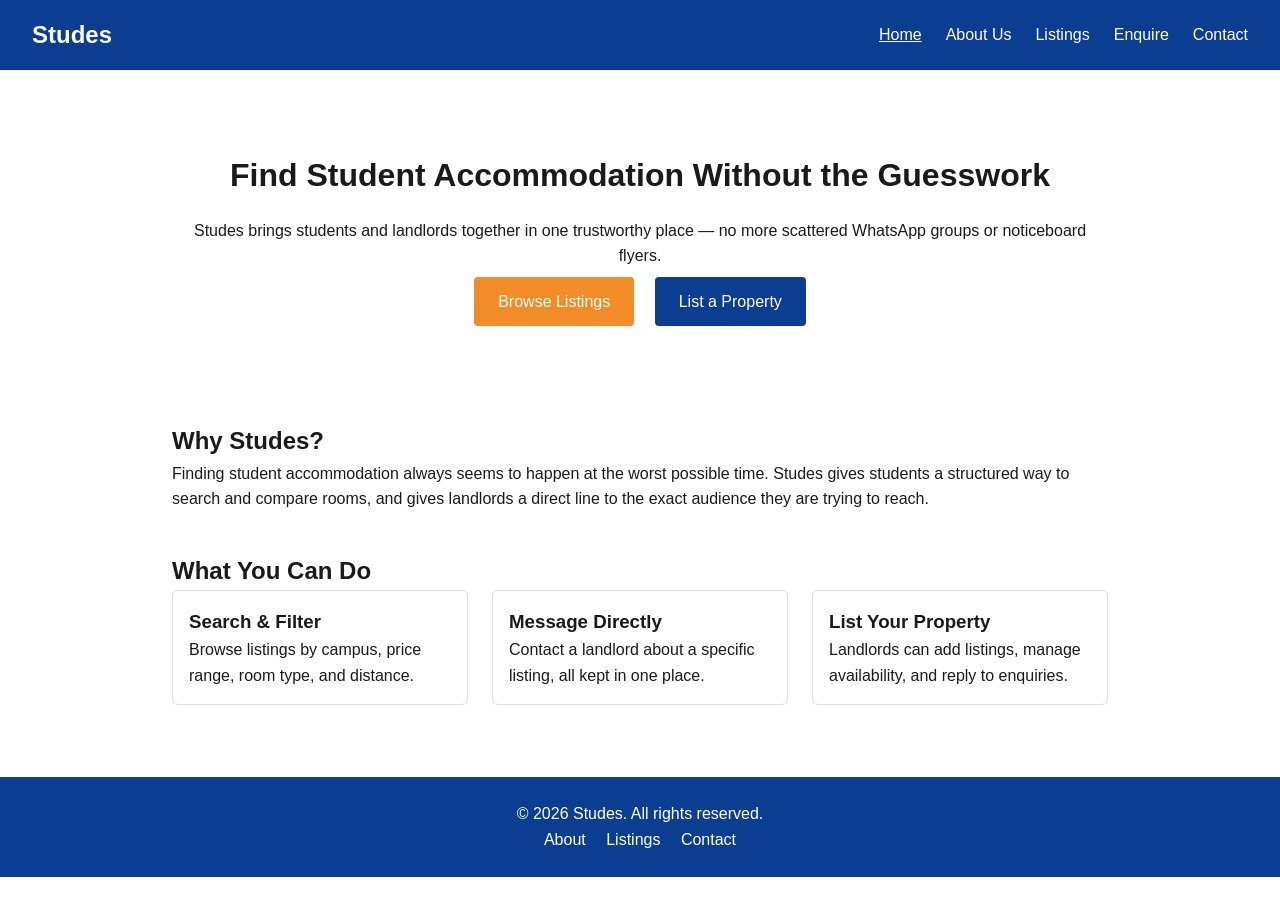
==== index.html @ 145c87fb "Initial project structure - Part 1" ====
<!DOCTYPE html>
<html lang="en">
<head>
  <meta charset="UTF-8">
  <meta name="viewport" content="width=device-width, initial-scale=1.0">
  <title>Studes | Student Accommodation, Simplified</title>
  <meta name="description" content="Studes connects students searching for accommodation with landlords who have rooms and units to let near campus.">
  <link rel="stylesheet" href="css/style.css">
</head>
<body>

  <!-- Header -->
  <header>
    <div class="logo">Studes</div>
    <nav>
      <ul>
        <li><a href="index.html" class="active">Home</a></li>
        <li><a href="about.html">About Us</a></li>
        <li><a href="services.html">Listings</a></li>
        <li><a href="enquiry.html">Enquire</a></li>
        <li><a href="contact.html">Contact</a></li>
      </ul>
    </nav>
  </header>

  <!-- Main content -->
  <main>
    <!-- Hero section -->
    <section class="hero">
      <h1>Find Student Accommodation Without the Guesswork</h1>
      <p>Studes brings students and landlords together in one trustworthy place &mdash; no more scattered WhatsApp groups or noticeboard flyers.</p>
      <a href="services.html" class="btn">Browse Listings</a>
      <a href="enquiry.html" class="btn btn-secondary">List a Property</a>
    </section>

    <!-- Introduction -->
    <section class="intro">
      <h2>Why Studes?</h2>
      <p>Finding student accommodation always seems to happen at the worst possible time. Studes gives students a structured way to search and compare rooms, and gives landlords a direct line to the exact audience they are trying to reach.</p>
    </section>

    <!-- Feature highlights -->
    <section class="features">
      <h2>What You Can Do</h2>
      <div class="feature-grid">
        <article class="feature-card">
          <h3>Search &amp; Filter</h3>
          <p>Browse listings by campus, price range, room type, and distance.</p>
        </article>
        <article class="feature-card">
          <h3>Message Directly</h3>
          <p>Contact a landlord about a specific listing, all kept in one place.</p>
        </article>
        <article class="feature-card">
          <h3>List Your Property</h3>
          <p>Landlords can add listings, manage availability, and reply to enquiries.</p>
        </article>
      </div>
    </section>
  </main>

  <!-- Footer -->
  <footer>
    <p>&copy; 2026 Studes. All rights reserved.</p>
    <nav class="footer-nav">
      <a href="about.html">About</a>
      <a href="services.html">Listings</a>
      <a href="contact.html">Contact</a>
    </nav>
  </footer>

</body>
</html>
---- css/style.css ----
/* Studes — base styles (Part 1: minimal structure only; full styling comes in Part 2) */

* {
  box-sizing: border-box;
  margin: 0;
  padding: 0;
}

body {
  font-family: Arial, Helvetica, sans-serif;
  color: #1a1a1a;
  line-height: 1.6;
}

header {
  display: flex;
  justify-content: space-between;
  align-items: center;
  padding: 1rem 2rem;
  background-color: #0b3d91;
  color: #fff;
}

.logo {
  font-size: 1.5rem;
  font-weight: bold;
}

nav ul {
  list-style: none;
  display: flex;
  gap: 1.5rem;
}

nav a {
  color: #fff;
  text-decoration: none;
}

nav a.active,
nav a:hover {
  text-decoration: underline;
}

main {
  max-width: 1000px;
  margin: 0 auto;
  padding: 2rem;
}

.hero {
  text-align: center;
  padding: 3rem 1rem;
}

.hero h1 {
  font-size: 2rem;
  margin-bottom: 1rem;
}

.btn {
  display: inline-block;
  padding: 0.75rem 1.5rem;
  margin: 0.5rem;
  background-color: #f28c28;
  color: #fff;
  text-decoration: none;
  border-radius: 4px;
  border: none;
  cursor: pointer;
}

.btn-secondary {
  background-color: #0b3d91;
}

section {
  margin-bottom: 2.5rem;
}

.feature-grid,
.listing-grid {
  display: grid;
  grid-template-columns: repeat(auto-fit, minmax(220px, 1fr));
  gap: 1.5rem;
}

.feature-card,
.listing-card {
  border: 1px solid #ddd;
  border-radius: 6px;
  padding: 1rem;
}

.listing-card img {
  width: 100%;
  height: 150px;
  object-fit: cover;
  border-radius: 4px;
  margin-bottom: 0.5rem;
}

.locations {
  display: flex;
  gap: 2rem;
  flex-wrap: wrap;
}

.form-group {
  margin-bottom: 1rem;
}

.form-group label {
  display: block;
  margin-bottom: 0.25rem;
  font-weight: bold;
}

.form-group input,
.form-group select,
.form-group textarea {
  width: 100%;
  padding: 0.5rem;
  border: 1px solid #ccc;
  border-radius: 4px;
}

.form-note {
  font-size: 0.85rem;
  color: #666;
  margin-top: 0.5rem;
}

footer {
  text-align: center;
  padding: 1.5rem;
  background-color: #0b3d91;
  color: #fff;
}

.footer-nav a {
  color: #fff;
  margin: 0 0.5rem;
  text-decoration: none;
}
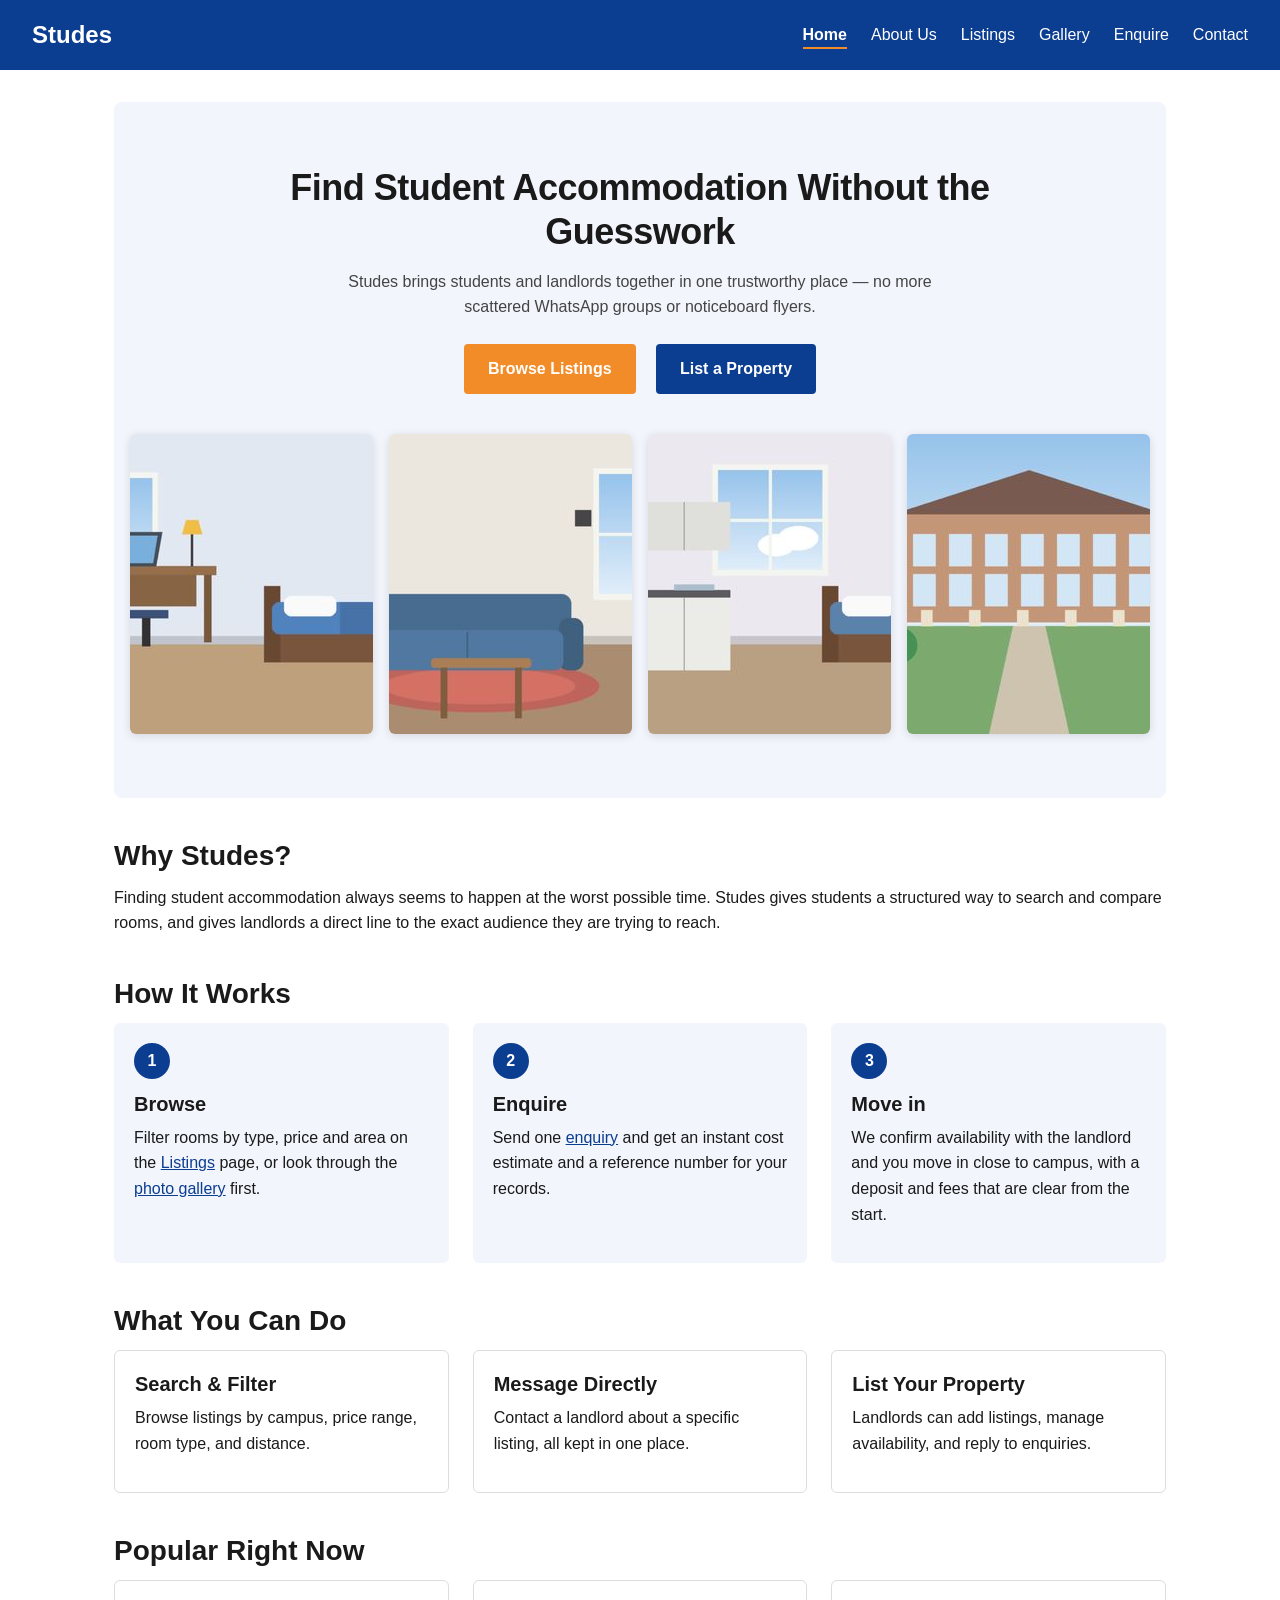
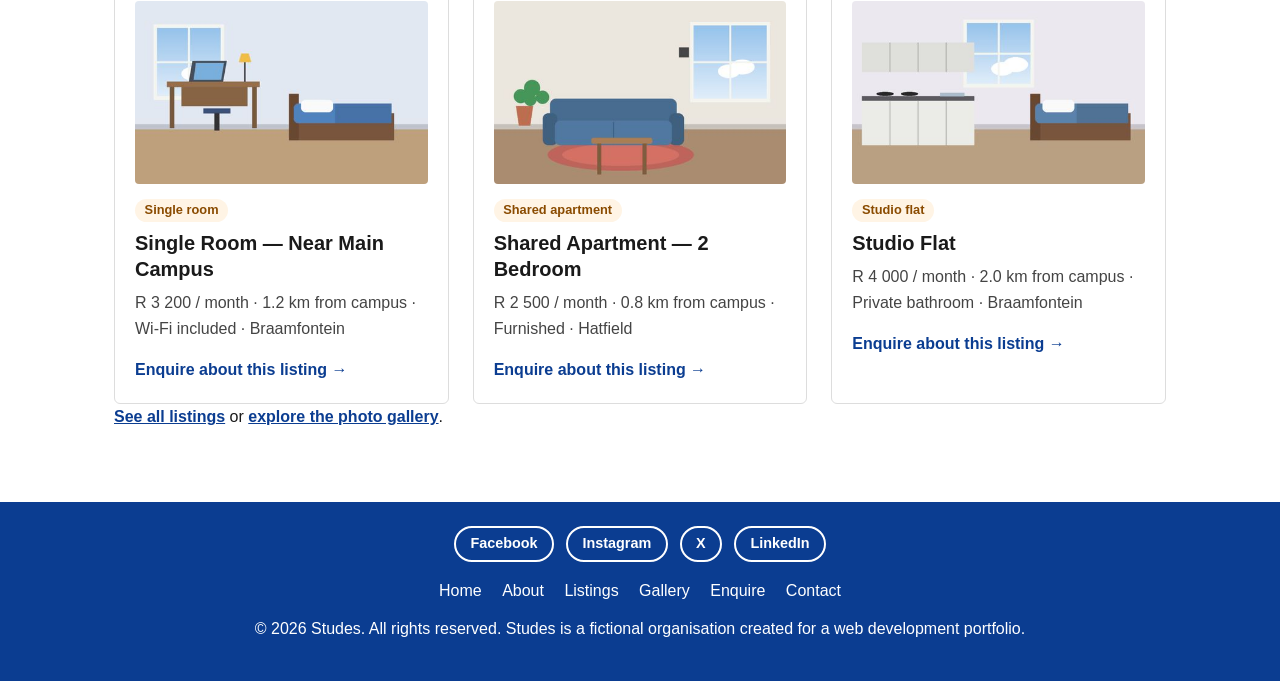
==== commit 2b6750e8: "Add contact form, map, 404 page, SEO files, screenshots and README" ====
--- a/index.html
+++ b/index.html
@@ -1,45 +1,105 @@
 <!DOCTYPE html>
-<html lang="en">
+<html lang="en-ZA">
 <head>
   <meta charset="UTF-8">
   <meta name="viewport" content="width=device-width, initial-scale=1.0">
-  <title>Studes | Student Accommodation, Simplified</title>
-  <meta name="description" content="Studes connects students searching for accommodation with landlords who have rooms and units to let near campus.">
+  <title>Studes | Student Accommodation Near Campus in Johannesburg &amp; Pretoria</title>
+  <meta name="description" content="Find student accommodation near campus in Johannesburg and Pretoria. Studes connects students with landlords who have rooms and units to let.">
+  <meta name="keywords" content="student accommodation, student housing South Africa, rooms to rent near campus, Johannesburg, Pretoria, landlords, student rooms near Wits, student rooms near University of Pretoria">
+  <meta name="author" content="Ignatious Shingirirai Tsikira">
+  <meta name="robots" content="index, follow">
+  <meta name="theme-color" content="#0b3d91">
+  <link rel="canonical" href="https://emgpsd.github.io/wede5020-2026-part-3-shingi-tsikira/index.html">
+  <link rel="icon" type="image/png" href="images/favicon.png">
+
+  <!-- Open Graph + Twitter tags control how the page looks when shared on social media -->
+  <meta property="og:type" content="website">
+  <meta property="og:site_name" content="Studes">
+  <meta property="og:locale" content="en_ZA">
+  <meta property="og:title" content="Studes | Student Accommodation Near Campus in Johannesburg &amp; Pretoria">
+  <meta property="og:description" content="Find student accommodation near campus in Johannesburg and Pretoria. Studes connects students with landlords who have rooms and units to let.">
+  <meta property="og:url" content="https://emgpsd.github.io/wede5020-2026-part-3-shingi-tsikira/index.html">
+  <meta property="og:image" content="https://emgpsd.github.io/wede5020-2026-part-3-shingi-tsikira/images/studes-social-share.jpg">
+  <meta property="og:image:width" content="1200">
+  <meta property="og:image:height" content="630">
+  <meta property="og:image:alt" content="Studes - student accommodation in Johannesburg and Pretoria">
+  <meta name="twitter:card" content="summary_large_image">
+  <meta name="twitter:title" content="Studes | Student Accommodation Near Campus in Johannesburg &amp; Pretoria">
+  <meta name="twitter:description" content="Find student accommodation near campus in Johannesburg and Pretoria. Studes connects students with landlords who have rooms and units to let.">
+  <meta name="twitter:image" content="https://emgpsd.github.io/wede5020-2026-part-3-shingi-tsikira/images/studes-social-share.jpg">
+
   <link rel="stylesheet" href="css/style.css">
+
+  <!-- Structured data (schema.org) helps search engines understand the organisation -->
+  <script type="application/ld+json">
+{
+  "@context": "https://schema.org",
+  "@type": "Organization",
+  "name": "Studes",
+  "url": "https://emgpsd.github.io/wede5020-2026-part-3-shingi-tsikira/",
+  "logo": "https://emgpsd.github.io/wede5020-2026-part-3-shingi-tsikira/images/favicon.png",
+  "description": "Studes connects students searching for accommodation with landlords who have rooms and units to let near campus.",
+  "areaServed": [
+    "Johannesburg",
+    "Pretoria"
+  ],
+  "email": "info@studes.example",
+  "sameAs": [
+    "https://www.facebook.com/",
+    "https://www.instagram.com/",
+    "https://x.com/",
+    "https://www.linkedin.com/"
+  ]
+}
+  </script>
 </head>
 <body>
+  <a class="skip-link" href="#main">Skip to main content</a>
 
-  <!-- Header -->
+  <!-- Header and primary navigation -->
   <header>
-    <div class="logo">Studes</div>
-    <nav>
+    <a class="logo" href="index.html" aria-label="Studes home">Studes</a>
+    <button class="nav-toggle" id="navToggle" aria-label="Toggle navigation" aria-expanded="false" aria-controls="siteNav">&#9776;</button>
+    <nav id="siteNav" aria-label="Primary">
       <ul>
-        <li><a href="index.html" class="active">Home</a></li>
+        <li><a href="index.html" class="active" aria-current="page">Home</a></li>
         <li><a href="about.html">About Us</a></li>
         <li><a href="services.html">Listings</a></li>
+        <li><a href="gallery.html">Gallery</a></li>
         <li><a href="enquiry.html">Enquire</a></li>
         <li><a href="contact.html">Contact</a></li>
       </ul>
     </nav>
   </header>
 
-  <!-- Main content -->
-  <main>
-    <!-- Hero section -->
+  <main id="main">
     <section class="hero">
       <h1>Find Student Accommodation Without the Guesswork</h1>
       <p>Studes brings students and landlords together in one trustworthy place &mdash; no more scattered WhatsApp groups or noticeboard flyers.</p>
       <a href="services.html" class="btn">Browse Listings</a>
       <a href="enquiry.html" class="btn btn-secondary">List a Property</a>
+      <div class="hero-strip">
+      <img src="images/gallery/thumbs/single-room-desk-braamfontein.jpg" srcset="images/gallery/thumbs/single-room-desk-braamfontein.jpg 480w, images/gallery/single-room-desk-braamfontein.jpg 1200w" sizes="(max-width: 768px) 50vw, 25vw" width="480" height="300" alt="Single room with a study desk, 1.2 km from campus in Braamfontein">
+      <img src="images/gallery/thumbs/shared-apartment-lounge-hatfield.jpg" srcset="images/gallery/thumbs/shared-apartment-lounge-hatfield.jpg 480w, images/gallery/shared-apartment-lounge-hatfield.jpg 1200w" sizes="(max-width: 768px) 50vw, 25vw" width="480" height="300" alt="Furnished lounge in a two-bedroom shared apartment in Hatfield">
+      <img src="images/gallery/thumbs/studio-flat-kitchenette-braamfontein.jpg" srcset="images/gallery/thumbs/studio-flat-kitchenette-braamfontein.jpg 480w, images/gallery/studio-flat-kitchenette-braamfontein.jpg 1200w" sizes="(max-width: 768px) 50vw, 25vw" width="480" height="300" alt="Studio flat with a kitchenette in Braamfontein">
+      <img src="images/gallery/thumbs/campus-walkway-student-path.jpg" srcset="images/gallery/thumbs/campus-walkway-student-path.jpg 480w, images/gallery/campus-walkway-student-path.jpg 1200w" sizes="(max-width: 768px) 50vw, 25vw" width="480" height="300" alt="Walkway between student accommodation and the main campus buildings">
+      </div>
     </section>
 
-    <!-- Introduction -->
     <section class="intro">
       <h2>Why Studes?</h2>
       <p>Finding student accommodation always seems to happen at the worst possible time. Studes gives students a structured way to search and compare rooms, and gives landlords a direct line to the exact audience they are trying to reach.</p>
     </section>
 
-    <!-- Feature highlights -->
+    <section aria-labelledby="how-heading">
+      <h2 id="how-heading">How It Works</h2>
+      <ol class="steps">
+        <li class="step-card"><span class="step-number" aria-hidden="true">1</span><h3>Browse</h3><p>Filter rooms by type, price and area on the <a href="services.html">Listings</a> page, or look through the <a href="gallery.html">photo gallery</a> first.</p></li>
+        <li class="step-card"><span class="step-number" aria-hidden="true">2</span><h3>Enquire</h3><p>Send one <a href="enquiry.html">enquiry</a> and get an instant cost estimate and a reference number for your records.</p></li>
+        <li class="step-card"><span class="step-number" aria-hidden="true">3</span><h3>Move in</h3><p>We confirm availability with the landlord and you move in close to campus, with a deposit and fees that are clear from the start.</p></li>
+      </ol>
+    </section>
+
     <section class="features">
       <h2>What You Can Do</h2>
       <div class="feature-grid">
@@ -57,17 +117,55 @@
         </article>
       </div>
     </section>
+
+    <section aria-labelledby="popular-heading">
+      <h2 id="popular-heading">Popular Right Now</h2>
+      <div class="listing-grid">
+      <article class="listing-card" data-type="single" data-price="3200">
+        <img src="images/gallery/thumbs/single-room-desk-braamfontein.jpg" srcset="images/gallery/thumbs/single-room-desk-braamfontein.jpg 480w, images/gallery/single-room-desk-braamfontein.jpg 1200w" sizes="(max-width: 768px) 100vw, (max-width: 1024px) 45vw, 340px" width="480" height="300" alt="Single room with a study desk, 1.2 km from campus in Braamfontein" loading="lazy">
+        <span class="badge">Single room</span>
+        <h3>Single Room &mdash; Near Main Campus</h3>
+        <p class="listing-meta">R&nbsp;3&nbsp;200 / month &middot; 1.2 km from campus &middot; Wi-Fi included &middot; Braamfontein</p>
+        <a href="enquiry.html?type=student&amp;room=single&amp;area=braamfontein" class="card-link" aria-label="Enquire about Single Room &amp;mdash; Near Main Campus in Braamfontein">Enquire about this listing &rarr;</a>
+      </article>
+      <article class="listing-card" data-type="shared" data-price="2500">
+        <img src="images/gallery/thumbs/shared-apartment-lounge-hatfield.jpg" srcset="images/gallery/thumbs/shared-apartment-lounge-hatfield.jpg 480w, images/gallery/shared-apartment-lounge-hatfield.jpg 1200w" sizes="(max-width: 768px) 100vw, (max-width: 1024px) 45vw, 340px" width="480" height="300" alt="Furnished lounge in a two-bedroom shared apartment in Hatfield" loading="lazy">
+        <span class="badge">Shared apartment</span>
+        <h3>Shared Apartment &mdash; 2 Bedroom</h3>
+        <p class="listing-meta">R&nbsp;2&nbsp;500 / month &middot; 0.8 km from campus &middot; Furnished &middot; Hatfield</p>
+        <a href="enquiry.html?type=student&amp;room=shared&amp;area=hatfield" class="card-link" aria-label="Enquire about Shared Apartment &amp;mdash; 2 Bedroom in Hatfield">Enquire about this listing &rarr;</a>
+      </article>
+      <article class="listing-card" data-type="studio" data-price="4000">
+        <img src="images/gallery/thumbs/studio-flat-kitchenette-braamfontein.jpg" srcset="images/gallery/thumbs/studio-flat-kitchenette-braamfontein.jpg 480w, images/gallery/studio-flat-kitchenette-braamfontein.jpg 1200w" sizes="(max-width: 768px) 100vw, (max-width: 1024px) 45vw, 340px" width="480" height="300" alt="Studio flat with a kitchenette in Braamfontein" loading="lazy">
+        <span class="badge">Studio flat</span>
+        <h3>Studio Flat</h3>
+        <p class="listing-meta">R&nbsp;4&nbsp;000 / month &middot; 2.0 km from campus &middot; Private bathroom &middot; Braamfontein</p>
+        <a href="enquiry.html?type=student&amp;room=studio&amp;area=braamfontein" class="card-link" aria-label="Enquire about Studio Flat in Braamfontein">Enquire about this listing &rarr;</a>
+      </article>
+      </div>
+      <p><a class="section-link" href="services.html">See all listings</a> or <a class="section-link" href="gallery.html">explore the photo gallery</a>.</p>
+    </section>
   </main>
 
   <!-- Footer -->
   <footer>
-    <p>&copy; 2026 Studes. All rights reserved.</p>
-    <nav class="footer-nav">
+    <ul class="social-links" aria-label="Social media">
+      <li><a href="https://www.facebook.com/" target="_blank" rel="noopener noreferrer" aria-label="Studes on Facebook (opens in a new tab)">Facebook</a></li>
+      <li><a href="https://www.instagram.com/" target="_blank" rel="noopener noreferrer" aria-label="Studes on Instagram (opens in a new tab)">Instagram</a></li>
+      <li><a href="https://x.com/" target="_blank" rel="noopener noreferrer" aria-label="Studes on X (opens in a new tab)">X</a></li>
+      <li><a href="https://www.linkedin.com/" target="_blank" rel="noopener noreferrer" aria-label="Studes on LinkedIn (opens in a new tab)">LinkedIn</a></li>
+    </ul>
+    <nav class="footer-nav" aria-label="Footer">
+      <a href="index.html">Home</a>
       <a href="about.html">About</a>
       <a href="services.html">Listings</a>
+      <a href="gallery.html">Gallery</a>
+      <a href="enquiry.html">Enquire</a>
       <a href="contact.html">Contact</a>
     </nav>
+    <p>&copy; 2026 Studes. All rights reserved. Studes is a fictional organisation created for a web development portfolio.</p>
   </footer>
 
+  <script src="js/script.js"></script>
 </body>
 </html>
--- a/css/style.css
+++ b/css/style.css
@@ -1,17 +1,102 @@
-/* Studes — base styles (Part 1: minimal structure only; full styling comes in Part 2) */
-
+/* ==========================================================================
+   Studes — style.css
+   Part 2: CSS styling and responsive design
+   Part 3: animations, form validation states, listing filters, map layout
+   ========================================================================== */
+
+/* ---- CSS Reset ---- */
 * {
   box-sizing: border-box;
   margin: 0;
   padding: 0;
 }
 
+html {
+  font-size: 100%; /* 1rem = 16px, scales with user settings */
+  scroll-behavior: smooth;
+}
+
+img {
+  max-width: 100%;
+  display: block;
+}
+
+[hidden] {
+  display: none !important;
+}
+
+/* ---- Base Style ---- */
 body {
-  font-family: Arial, Helvetica, sans-serif;
+  font-family: 'Segoe UI', Arial, Helvetica, sans-serif;
   color: #1a1a1a;
   line-height: 1.6;
-}
-
+  background-color: #ffffff;
+}
+
+/* ---- Accessibility: skip link and focus ---- */
+.skip-link {
+  position: absolute;
+  left: -999px;
+  top: 0;
+  background: #f28c28;
+  color: #fff;
+  padding: 0.5rem 1rem;
+  z-index: 200;
+}
+
+.skip-link:focus {
+  left: 0;
+}
+
+:focus-visible {
+  outline: 3px solid #f28c28;
+  outline-offset: 2px;
+}
+
+/* ---- Typography Scale ---- */
+h1 {
+  font-size: 2.25rem;
+  font-weight: 700;
+  line-height: 1.2;
+  letter-spacing: -0.5px;
+  margin-bottom: 1rem;
+}
+
+h2 {
+  font-size: 1.75rem;
+  font-weight: 700;
+  line-height: 1.25;
+  margin-bottom: 0.75rem;
+}
+
+h3 {
+  font-size: 1.25rem;
+  font-weight: 600;
+  line-height: 1.3;
+  margin-bottom: 0.5rem;
+}
+
+p {
+  font-size: 1rem;
+  margin-bottom: 1rem;
+}
+
+a {
+  color: #0b3d91;
+}
+
+/* ---- Layout Containers ---- */
+main {
+  max-width: 1100px;
+  margin: 0 auto;
+  padding: 2rem 1.5rem;
+}
+
+section {
+  margin-bottom: 2.5rem;
+}
+
+/* ---- Header (Flexbox) ---- */
 header {
   display: flex;
   justify-content: space-between;
@@ -19,11 +104,16 @@
   padding: 1rem 2rem;
   background-color: #0b3d91;
   color: #fff;
+  position: sticky;
+  top: 0;
+  z-index: 100;
 }
 
 .logo {
   font-size: 1.5rem;
   font-weight: bold;
+  color: #fff;
+  text-decoration: none;
 }
 
 nav ul {
@@ -35,29 +125,53 @@
 nav a {
   color: #fff;
   text-decoration: none;
-}
-
-nav a.active,
-nav a:hover {
-  text-decoration: underline;
-}
-
-main {
-  max-width: 1000px;
-  margin: 0 auto;
-  padding: 2rem;
-}
-
+  padding: 0.25rem 0;
+  border-bottom: 2px solid transparent;
+  transition: border-color 0.2s ease, color 0.2s ease;
+}
+
+nav a:hover,
+nav a:focus {
+  border-bottom-color: #f28c28;
+}
+
+nav a.active {
+  border-bottom-color: #f28c28;
+  font-weight: 600;
+}
+
+.nav-toggle {
+  display: none;
+  background: none;
+  border: none;
+  color: #fff;
+  font-size: 1.5rem;
+  cursor: pointer;
+}
+
+/* ---- Hero ---- */
 .hero {
   text-align: center;
-  padding: 3rem 1rem;
+  padding: 4rem 1rem;
+  background-color: #f2f5fb;
+  border-radius: 8px;
+  animation: fadeUp 0.7s ease both;
 }
 
 .hero h1 {
-  font-size: 2rem;
-  margin-bottom: 1rem;
-}
-
+  max-width: 700px;
+  margin-left: auto;
+  margin-right: auto;
+}
+
+.hero p {
+  max-width: 600px;
+  margin-left: auto;
+  margin-right: auto;
+  color: #444;
+}
+
+/* ---- Buttons ---- */
 .btn {
   display: inline-block;
   padding: 0.75rem 1.5rem;
@@ -68,69 +182,219 @@
   border-radius: 4px;
   border: none;
   cursor: pointer;
+  font-family: inherit;
+  font-size: 1rem;
+  font-weight: 600;
+  transition: background-color 0.2s ease, transform 0.15s ease;
+}
+
+.btn:hover,
+.btn:focus {
+  background-color: #d9771b;
+}
+
+.btn:active {
+  transform: scale(0.97);
 }
 
 .btn-secondary {
   background-color: #0b3d91;
 }
 
-section {
-  margin-bottom: 2.5rem;
-}
-
+.btn-secondary:hover,
+.btn-secondary:focus {
+  background-color: #082c6b;
+}
+
+/* ---- Feature / Listing Layout (Flexbox) ---- */
 .feature-grid,
 .listing-grid {
-  display: grid;
-  grid-template-columns: repeat(auto-fit, minmax(220px, 1fr));
+  display: flex;
+  flex-wrap: wrap;
   gap: 1.5rem;
 }
 
 .feature-card,
 .listing-card {
+  flex: 1 1 300px;
   border: 1px solid #ddd;
   border-radius: 6px;
-  padding: 1rem;
+  padding: 1.25rem;
+  background-color: #fff;
+  transition: box-shadow 0.2s ease, transform 0.2s ease;
+}
+
+.feature-card:hover,
+.listing-card:hover {
+  box-shadow: 0 4px 14px rgba(0, 0, 0, 0.08);
+  transform: translateY(-3px);
 }
 
 .listing-card img {
   width: 100%;
-  height: 150px;
+  height: 160px;
   object-fit: cover;
   border-radius: 4px;
+  margin-bottom: 0.75rem;
+}
+
+.card-link {
+  font-weight: 600;
+  text-decoration: none;
+}
+
+.card-link:hover,
+.card-link:focus {
+  text-decoration: underline;
+}
+
+/* ---- Listing filters (Part 3) ---- */
+.filter-bar {
+  display: flex;
+  flex-wrap: wrap;
+  gap: 1rem;
+  align-items: flex-end;
+  background-color: #f2f5fb;
+  padding: 1rem 1.25rem;
+  border-radius: 6px;
+  margin-bottom: 1rem;
+}
+
+.filter-bar .form-group {
+  flex: 1 1 200px;
+  margin-bottom: 0;
+}
+
+.results-count {
+  font-weight: 600;
+  color: #0b3d91;
+}
+
+.no-results {
+  padding: 1rem;
+  background-color: #fff4e5;
+  border-left: 4px solid #f28c28;
+  border-radius: 4px;
+}
+
+/* ---- Content Blocks ---- */
+.content-block h2 {
+  color: #0b3d91;
+}
+
+.plain-list {
+  list-style: disc;
+  margin-left: 1.5rem;
+}
+
+.plain-list li {
   margin-bottom: 0.5rem;
 }
 
+/* ---- Locations (Flexbox) ---- */
 .locations {
   display: flex;
   gap: 2rem;
   flex-wrap: wrap;
 }
 
+.location {
+  flex: 1 1 250px;
+  background-color: #f8f9fb;
+  padding: 1rem;
+  border-radius: 6px;
+}
+
+/* ---- Maps (Part 3: external service) ---- */
+.map-grid {
+  display: flex;
+  flex-wrap: wrap;
+  gap: 1.5rem;
+}
+
+.map-embed {
+  flex: 1 1 320px;
+}
+
+.map-embed iframe {
+  width: 100%;
+  border-radius: 6px;
+  display: block;
+}
+
+.map-embed figcaption {
+  font-size: 0.9rem;
+  color: #555;
+  margin-top: 0.4rem;
+}
+
+/* ---- Forms ---- */
 .form-group {
-  margin-bottom: 1rem;
+  margin-bottom: 1.25rem;
 }
 
 .form-group label {
   display: block;
-  margin-bottom: 0.25rem;
-  font-weight: bold;
+  margin-bottom: 0.35rem;
+  font-weight: 600;
 }
 
 .form-group input,
 .form-group select,
 .form-group textarea {
   width: 100%;
-  padding: 0.5rem;
+  padding: 0.6rem;
   border: 1px solid #ccc;
   border-radius: 4px;
-}
-
-.form-note {
-  font-size: 0.85rem;
-  color: #666;
-  margin-top: 0.5rem;
-}
-
+  font-family: inherit;
+  font-size: 1rem;
+  transition: border-color 0.2s ease, box-shadow 0.2s ease;
+}
+
+.form-group input:focus,
+.form-group select:focus,
+.form-group textarea:focus {
+  outline: none;
+  border-color: #0b3d91;
+  box-shadow: 0 0 0 3px rgba(11, 61, 145, 0.15);
+}
+
+/* Validation states (Part 3) */
+.form-group .invalid {
+  border-color: #c62828;
+  background-color: #fff6f6;
+}
+
+.form-group .valid {
+  border-color: #2e7d32;
+}
+
+.error-msg {
+  color: #c62828;
+  font-size: 0.875rem;
+  margin-top: 0.3rem;
+  margin-bottom: 0;
+}
+
+.form-status {
+  margin-top: 1rem;
+}
+
+.form-status.success {
+  padding: 1rem;
+  background-color: #e8f5e9;
+  border-left: 4px solid #2e7d32;
+  border-radius: 4px;
+}
+
+.form-status.error {
+  padding: 1rem;
+  background-color: #fdecea;
+  border-left: 4px solid #c62828;
+  border-radius: 4px;
+}
+
+/* ---- Footer ---- */
 footer {
   text-align: center;
   padding: 1.5rem;
@@ -143,3 +407,758 @@
   margin: 0 0.5rem;
   text-decoration: none;
 }
+
+.footer-nav a:hover {
+  text-decoration: underline;
+}
+
+/* ---- Animations (Part 3) ---- */
+@keyframes fadeUp {
+  from {
+    opacity: 0;
+    transform: translateY(16px);
+  }
+  to {
+    opacity: 1;
+    transform: translateY(0);
+  }
+}
+
+/* Elements get .reveal from js/script.js, then .visible when scrolled into view */
+.reveal {
+  opacity: 0;
+  transform: translateY(24px);
+  transition: opacity 0.6s ease, transform 0.6s ease;
+}
+
+.reveal.visible {
+  opacity: 1;
+  transform: none;
+}
+
+@media (prefers-reduced-motion: reduce) {
+  *,
+  *::before,
+  *::after {
+    animation: none !important;
+    transition: none !important;
+    scroll-behavior: auto !important;
+  }
+
+  .reveal {
+    opacity: 1;
+    transform: none;
+  }
+}
+
+/* ==========================================================================
+   Part 3 additions: gallery, lightbox, steps, FAQ, estimate panel,
+   response (invoice) page, social links, interactive map, 404, print
+   ========================================================================== */
+
+.visually-hidden {
+  position: absolute;
+  width: 1px;
+  height: 1px;
+  overflow: hidden;
+  clip: rect(0 0 0 0);
+  white-space: nowrap;
+}
+
+.page-header p {
+  max-width: 700px;
+  color: #444;
+}
+
+.lead {
+  font-size: 1.1rem;
+  color: #444;
+}
+
+.section-link {
+  font-weight: 600;
+}
+
+/* ---- Hero image strip on the homepage ---- */
+.hero-strip {
+  display: flex;
+  gap: 1rem;
+  margin-top: 2rem;
+}
+
+.hero-strip img {
+  flex: 1 1 0;
+  min-width: 0;
+  border-radius: 6px;
+  aspect-ratio: 8 / 5;
+  object-fit: cover;
+  box-shadow: 0 2px 10px rgba(0, 0, 0, 0.12);
+}
+
+/* ---- How it works ---- */
+.steps {
+  display: flex;
+  flex-wrap: wrap;
+  gap: 1.5rem;
+  list-style: none;
+}
+
+.step-card {
+  flex: 1 1 240px;
+  padding: 1.25rem;
+  border-radius: 6px;
+  background-color: #f2f5fb;
+  position: relative;
+}
+
+.step-number {
+  display: inline-flex;
+  align-items: center;
+  justify-content: center;
+  width: 2.25rem;
+  height: 2.25rem;
+  margin-bottom: 0.75rem;
+  border-radius: 50%;
+  background-color: #0b3d91;
+  color: #fff;
+  font-weight: 700;
+}
+
+/* ---- Listing card image + details ---- */
+.listing-card img {
+  aspect-ratio: 8 / 5;
+  height: auto;
+}
+
+.listing-meta {
+  color: #444;
+}
+
+.badge {
+  display: inline-block;
+  padding: 0.1rem 0.6rem;
+  margin-bottom: 0.5rem;
+  border-radius: 999px;
+  background-color: #fff4e5;
+  color: #8a4b00;
+  font-size: 0.8rem;
+  font-weight: 700;
+}
+
+/* ---- Gallery ---- */
+.gallery-controls {
+  display: flex;
+  flex-wrap: wrap;
+  gap: 1rem;
+  align-items: flex-end;
+  justify-content: space-between;
+  margin-bottom: 1rem;
+}
+
+.pill-group {
+  display: flex;
+  flex-wrap: wrap;
+  gap: 0.5rem;
+}
+
+.pill {
+  padding: 0.5rem 1rem;
+  border: 2px solid #0b3d91;
+  border-radius: 999px;
+  background: #fff;
+  color: #0b3d91;
+  font-family: inherit;
+  font-size: 0.95rem;
+  font-weight: 600;
+  cursor: pointer;
+  transition: background-color 0.2s ease, color 0.2s ease;
+}
+
+.pill:hover {
+  background-color: #e8eefb;
+}
+
+.pill[aria-pressed="true"] {
+  background-color: #0b3d91;
+  color: #fff;
+}
+
+.gallery-search {
+  flex: 1 1 240px;
+  max-width: 340px;
+}
+
+.gallery-search label {
+  display: block;
+  font-weight: 600;
+  margin-bottom: 0.3rem;
+}
+
+.gallery-search input {
+  width: 100%;
+  padding: 0.6rem;
+  border: 1px solid #ccc;
+  border-radius: 4px;
+  font-family: inherit;
+  font-size: 1rem;
+}
+
+.gallery-grid {
+  display: flex;
+  flex-wrap: wrap;
+  gap: 1rem;
+  list-style: none;
+}
+
+.gallery-grid li {
+  flex: 1 1 240px;
+  max-width: calc(33.333% - 0.7rem);
+}
+
+.gallery-item {
+  display: block;
+  width: 100%;
+  padding: 0;
+  border: 1px solid #ddd;
+  border-radius: 6px;
+  overflow: hidden;
+  background: #fff;
+  font-family: inherit;
+  text-align: left;
+  cursor: zoom-in;
+  transition: box-shadow 0.2s ease, transform 0.2s ease;
+}
+
+.gallery-item:hover {
+  box-shadow: 0 4px 14px rgba(0, 0, 0, 0.14);
+  transform: translateY(-3px);
+}
+
+.gallery-item img {
+  width: 100%;
+  aspect-ratio: 8 / 5;
+  object-fit: cover;
+}
+
+.gallery-item span {
+  display: block;
+  padding: 0.6rem 0.75rem;
+  font-size: 0.9rem;
+  color: #333;
+}
+
+.gallery-item[hidden],
+.gallery-grid li[hidden] {
+  display: none !important;
+}
+
+/* ---- Lightbox ---- */
+body.lightbox-open {
+  overflow: hidden;
+}
+
+.lightbox {
+  position: fixed;
+  inset: 0;
+  z-index: 500;
+  display: flex;
+  flex-direction: column;
+  align-items: center;
+  justify-content: center;
+  padding: 1rem;
+  background: rgba(8, 16, 35, 0.92);
+}
+
+.lightbox-figure {
+  max-width: min(1100px, 100%);
+  margin: 0;
+  text-align: center;
+}
+
+.lightbox-figure img {
+  max-height: 72vh;
+  width: auto;
+  margin: 0 auto;
+  border-radius: 6px;
+}
+
+.lightbox-figure figcaption {
+  margin-top: 0.75rem;
+  color: #fff;
+}
+
+.lightbox-counter {
+  margin-top: 0.25rem;
+  color: #c9d3ea;
+  font-size: 0.9rem;
+}
+
+.lightbox-btn {
+  position: absolute;
+  width: 3rem;
+  height: 3rem;
+  border: none;
+  border-radius: 50%;
+  background: #fff;
+  color: #0b3d91;
+  font-size: 1.5rem;
+  font-weight: 700;
+  line-height: 1;
+  cursor: pointer;
+}
+
+.lightbox-btn:hover {
+  background: #f28c28;
+  color: #fff;
+}
+
+.lightbox-close {
+  top: 1rem;
+  right: 1rem;
+}
+
+.lightbox-prev {
+  left: 1rem;
+  top: 50%;
+}
+
+.lightbox-next {
+  right: 1rem;
+  top: 50%;
+}
+
+/* ---- FAQ accordion (native details/summary: keyboard accessible without JavaScript) ---- */
+.faq-item {
+  border: 1px solid #ddd;
+  border-radius: 6px;
+  margin-bottom: 0.75rem;
+  background: #fff;
+}
+
+.faq-item summary {
+  padding: 0.9rem 1.1rem;
+  font-weight: 600;
+  cursor: pointer;
+}
+
+.faq-item[open] summary {
+  color: #0b3d91;
+}
+
+.faq-item p {
+  padding: 0 1.1rem;
+}
+
+/* ---- Forms: extra controls ---- */
+.form-row {
+  display: flex;
+  flex-wrap: wrap;
+  gap: 1rem;
+}
+
+.form-row .form-group {
+  flex: 1 1 220px;
+}
+
+fieldset.form-group {
+  border: 1px solid #ccc;
+  border-radius: 4px;
+  padding: 0.75rem 1rem;
+}
+
+fieldset.form-group legend {
+  padding: 0 0.4rem;
+  font-weight: 600;
+}
+
+.check-row {
+  display: flex;
+  flex-wrap: wrap;
+  gap: 0.5rem 1.5rem;
+}
+
+.check-row label {
+  display: inline-flex;
+  align-items: center;
+  gap: 0.4rem;
+  margin: 0;
+  font-weight: 400;
+}
+
+.check-row input {
+  width: auto;
+}
+
+.conditional-fields {
+  padding: 1rem;
+  margin-bottom: 1.25rem;
+  border-left: 4px solid #0b3d91;
+  background-color: #f2f5fb;
+  border-radius: 4px;
+}
+
+.help-text {
+  margin: 0.3rem 0 0;
+  font-size: 0.875rem;
+  color: #555;
+}
+
+/* ---- Live estimate panel ---- */
+.estimate-panel {
+  margin-bottom: 1.25rem;
+  padding: 1rem 1.25rem;
+  border: 2px solid #0b3d91;
+  border-radius: 6px;
+  background-color: #fff;
+}
+
+.estimate-panel h2 {
+  font-size: 1.25rem;
+}
+
+.summary-table,
+.estimate-panel table {
+  width: 100%;
+  border-collapse: collapse;
+}
+
+.summary-table th,
+.summary-table td,
+.estimate-panel th,
+.estimate-panel td {
+  padding: 0.5rem 0.25rem;
+  border-bottom: 1px solid #e4e8f0;
+  text-align: left;
+  font-weight: 400;
+}
+
+.summary-table td,
+.estimate-panel td {
+  text-align: right;
+}
+
+.summary-table .total-row th,
+.summary-table .total-row td,
+.estimate-panel .total-row th,
+.estimate-panel .total-row td {
+  font-weight: 700;
+  color: #0b3d91;
+  background-color: #f2f5fb;
+}
+
+/* ---- Response (invoice-style) page ---- */
+.summary-head {
+  padding: 1.5rem;
+  margin-bottom: 1.5rem;
+  border-radius: 6px;
+  background-color: #0b3d91;
+  color: #fff;
+  text-align: center;
+}
+
+.summary-head p {
+  margin: 0;
+}
+
+.summary-label {
+  font-size: 0.85rem;
+  letter-spacing: 1px;
+  text-transform: uppercase;
+}
+
+.summary-ref {
+  font-size: 2rem;
+  font-weight: 700;
+  letter-spacing: 1px;
+}
+
+.summary-card {
+  padding: 1.25rem;
+  margin-bottom: 1.25rem;
+  border: 1px solid #ddd;
+  border-radius: 6px;
+  background: #fff;
+}
+
+.summary-card h2 {
+  font-size: 1.25rem;
+  color: #0b3d91;
+}
+
+.summary-message {
+  white-space: pre-wrap;
+  overflow-wrap: anywhere;
+}
+
+.fine-print {
+  margin-top: 0.75rem;
+  font-size: 0.85rem;
+  color: #555;
+}
+
+/* ---- Contact: details, social links, map ---- */
+.contact-grid {
+  display: flex;
+  flex-wrap: wrap;
+  gap: 2rem;
+}
+
+.contact-grid > * {
+  flex: 1 1 320px;
+}
+
+.social-links {
+  display: flex;
+  flex-wrap: wrap;
+  gap: 0.75rem;
+  list-style: none;
+}
+
+.social-links a {
+  display: inline-block;
+  padding: 0.5rem 1rem;
+  border: 2px solid #0b3d91;
+  border-radius: 999px;
+  color: #0b3d91;
+  font-weight: 600;
+  text-decoration: none;
+  transition: background-color 0.2s ease, color 0.2s ease;
+}
+
+.social-links a:hover,
+.social-links a:focus-visible {
+  background-color: #0b3d91;
+  color: #fff;
+}
+
+footer .social-links {
+  justify-content: center;
+  margin-bottom: 1rem;
+}
+
+footer .social-links a {
+  border-color: #fff;
+  color: #fff;
+  padding: 0.3rem 0.9rem;
+  font-size: 0.9rem;
+}
+
+footer .social-links a:hover,
+footer .social-links a:focus-visible {
+  background-color: #fff;
+  color: #0b3d91;
+}
+
+#office-map {
+  height: 460px;
+  border-radius: 6px;
+  border: 1px solid #ccc;
+  z-index: 1;
+}
+
+.office-pin span {
+  display: flex;
+  align-items: center;
+  justify-content: center;
+  width: 34px;
+  height: 34px;
+  border: 3px solid #fff;
+  border-radius: 50% 50% 50% 0;
+  background: #0b3d91;
+  color: #fff;
+  font-weight: 700;
+  transform: rotate(-45deg);
+  box-shadow: 0 2px 6px rgba(0, 0, 0, 0.4);
+}
+
+.office-pin span::after {
+  content: "";
+  width: 12px;
+  height: 12px;
+  border-radius: 50%;
+  background: #fff;
+}
+
+.map-fallback {
+  padding: 1rem;
+  background-color: #fff4e5;
+  border-left: 4px solid #f28c28;
+  border-radius: 4px;
+}
+
+.location .btn {
+  margin: 0.5rem 0.5rem 0 0;
+  padding: 0.5rem 1rem;
+  font-size: 0.9rem;
+}
+
+/* ---- 404 ---- */
+.not-found {
+  text-align: center;
+  padding: 3rem 1rem;
+}
+
+.not-found .code {
+  font-size: 5rem;
+  font-weight: 700;
+  line-height: 1;
+  color: #0b3d91;
+}
+
+/* ---- Footer (expanded) ---- */
+.footer-nav {
+  margin-bottom: 0.75rem;
+}
+
+/* ---- Print (used by the response page "Print" button) ---- */
+@media print {
+  header,
+  footer,
+  .skip-link,
+  .no-print,
+  .nav-toggle {
+    display: none !important;
+  }
+
+  .reveal {
+    opacity: 1 !important;
+    transform: none !important;
+  }
+
+  main {
+    padding: 0;
+  }
+
+  .summary-head {
+    background: #fff;
+    color: #000;
+    border: 2px solid #000;
+  }
+}
+
+/* ==========================================================================
+   Responsive Design — Breakpoints
+   Desktop:  > 1024px   (default styles above)
+   Tablet:   769px–1024px
+   Mobile:   <= 768px
+   ========================================================================== */
+
+@media (max-width: 1024px) {
+  main {
+    padding: 1.5rem 1.25rem;
+  }
+
+  .feature-card,
+  .listing-card {
+    flex-basis: 45%;
+  }
+
+  h1 {
+    font-size: 2rem;
+  }
+}
+
+@media (max-width: 768px) {
+  header {
+    flex-wrap: wrap;
+  }
+
+  .nav-toggle {
+    display: block;
+  }
+
+  nav#siteNav {
+    display: none;
+    width: 100%;
+    order: 3;
+  }
+
+  nav#siteNav.open {
+    display: block;
+  }
+
+  nav ul {
+    flex-direction: column;
+    gap: 0;
+    padding-top: 1rem;
+  }
+
+  nav a {
+    display: block;
+    padding: 0.6rem 0;
+  }
+
+  .hero {
+    padding: 2.5rem 1rem;
+  }
+
+  h1 {
+    font-size: 1.6rem;
+  }
+
+  h2 {
+    font-size: 1.4rem;
+  }
+
+  .feature-card,
+  .listing-card {
+    flex-basis: 100%;
+  }
+
+  .locations {
+    flex-direction: column;
+  }
+
+  .btn {
+    display: block;
+    width: 100%;
+    margin: 0.5rem 0;
+  }
+
+  .filter-bar .btn {
+    margin: 0;
+  }
+}
+
+@media (max-width: 1024px) {
+  .gallery-grid li {
+    max-width: calc(50% - 0.5rem);
+  }
+}
+
+@media (max-width: 768px) {
+  .gallery-grid li {
+    max-width: 100%;
+    flex-basis: 100%;
+  }
+
+  .hero-strip img:nth-child(n+3) {
+    display: none;
+  }
+
+  .gallery-search {
+    max-width: none;
+  }
+
+  .lightbox-prev,
+  .lightbox-next {
+    top: auto;
+    bottom: 1rem;
+  }
+
+  .lightbox-figure img {
+    max-height: 60vh;
+  }
+
+  #office-map {
+    height: 340px;
+  }
+
+  .summary-ref {
+    font-size: 1.5rem;
+  }
+
+  .social-links a {
+    padding: 0.5rem 0.9rem;
+  }
+}
